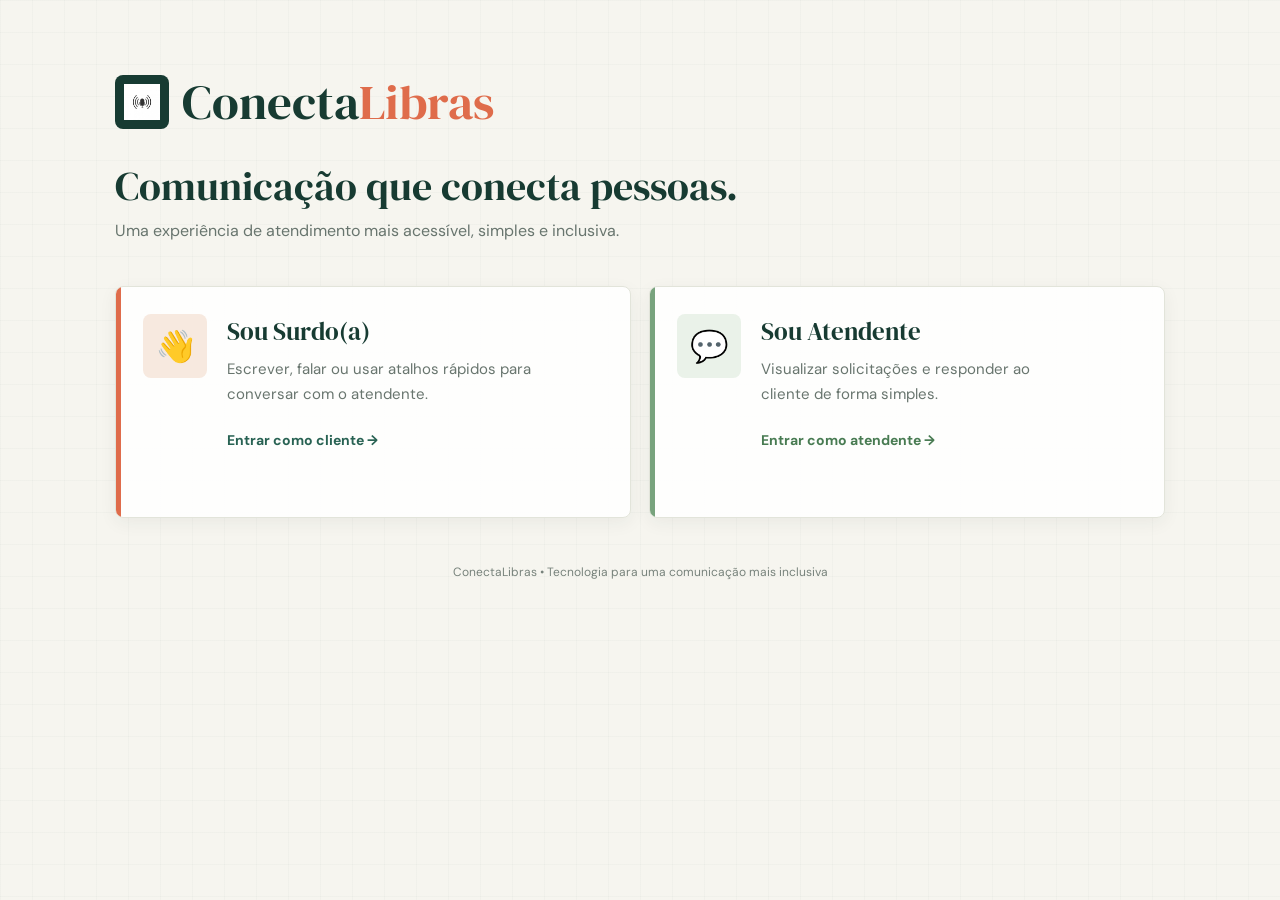
==== index.html @ 598c65f0 "Primeira versão" ====
<!DOCTYPE html>
<html lang="pt-BR">

<head>
    <meta charset="UTF-8">
    <meta name="viewport" content="width=device-width, initial-scale=1.0">
    <title>Conecta-Libras</title>
    <link rel="preconnect" href="https://fonts.googleapis.com">
    <link rel="preconnect" href="https://fonts.gstatic.com" crossorigin>
    <link href="https://fonts.googleapis.com/css2?family=DM+Sans:wght@400;500;600;700;800&family=DM+Serif+Display&display=swap" rel="stylesheet">
    <link rel="stylesheet" href="css/style.css">
    <link rel="icon" type="image/png" href="assets/logo.png">
</head>

<body>

    <main class="pagina-inicial">

        <section class="hero">

            <div class="logo">
                <img src="assets/logo.png" alt="" class="marca-imagem">
                <h1>Conecta<span>Libras</span></h1>
            </div>

            <p class="subtitulo">
                Comunicação que conecta pessoas.
            </p>

            <p class="descricao">
                Uma experiência de atendimento mais acessível, simples e inclusiva.
            </p>

        </section>


        <section class="perfis">

            <a href="cliente.html" class="perfil-card cliente-card">

                <div class="perfil-icone">
                    👋
                </div>

                <div class="perfil-conteudo">

                    <h2>Sou Surdo(a)</h2>

                    <p>
                        Escrever, falar ou usar atalhos rápidos
                        para conversar com o atendente.
                    </p>

                    <span class="botao-perfil">
                        Entrar como cliente →
                    </span>

                </div>

            </a>


            <a href="atendente.html" class="perfil-card atendente-card">

                <div class="perfil-icone">
                    💬
                </div>

                <div class="perfil-conteudo">

                    <h2>Sou Atendente</h2>

                    <p>
                        Visualizar solicitações e responder
                        ao cliente de forma simples.
                    </p>

                    <span class="botao-perfil">
                        Entrar como atendente →
                    </span>

                </div>

            </a>

        </section>


        <footer class="rodape-inicial">
            <p>ConectaLibras • Tecnologia para uma comunicação mais inclusiva</p>
        </footer>

    </main>

</body>

</html>
---- css/style.css ----
/* =========================================================
   CONECTALIBRAS
   DESIGN SYSTEM
   ========================================================= */

:root {
    --azul-900: #071a33;
    --azul-800: #0a2547;
    --azul-700: #0d3766;
    --azul-600: #1264a3;
    --azul-500: #1688d4;
    --azul-400: #35b8f4;
    --azul-100: #e7f6ff;

    --ciano: #39d5ff;
    --roxo: #7257ff;

    --verde: #16a765;
    --verde-claro: #eafaf2;

    --vermelho: #ef4444;

    --fundo: #f5f8fc;
    --fundo-2: #edf3f9;

    --branco: #ffffff;

    --texto: #102033;
    --texto-secundario: #607086;
    --texto-claro: #8a98a9;

    --borda: #dce5ef;

    --sombra-pequena:
        0 4px 15px rgba(7, 26, 51, 0.06);

    --sombra:
        0 12px 35px rgba(7, 26, 51, 0.09);

    --sombra-forte:
        0 20px 50px rgba(7, 26, 51, 0.14);

    --raio: 18px;
}


/* =========================================================
   RESET
   ========================================================= */

* {
    box-sizing: border-box;
}

html {
    scroll-behavior: smooth;
}

body {
    margin: 0;

    min-height: 100vh;

    background:
        radial-gradient(
            circle at 10% 0%,
            rgba(53, 184, 244, 0.08),
            transparent 30%
        ),
        radial-gradient(
            circle at 90% 10%,
            rgba(114, 87, 255, 0.06),
            transparent 30%
        ),
        var(--fundo);

    color: var(--texto);

    font-family:
        Inter,
        Arial,
        Helvetica,
        sans-serif;

    -webkit-font-smoothing: antialiased;
}

button,
textarea,
input {
    font-family: inherit;
}

button {
    cursor: pointer;
}

a {
    text-decoration: none;
}


/* =========================================================
   SCROLLBAR
   ========================================================= */

::-webkit-scrollbar {
    width: 9px;
}

::-webkit-scrollbar-track {
    background: var(--fundo-2);
}

::-webkit-scrollbar-thumb {
    background: #b9c9d9;
    border-radius: 20px;
}

::-webkit-scrollbar-thumb:hover {
    background: var(--azul-500);
}


/* =========================================================
   TELA INICIAL
   ========================================================= */

.pagina-inicial {
    min-height: 100vh;

    display: flex;
    flex-direction: column;
    justify-content: center;

    padding: 60px 25px;

    position: relative;

    overflow: hidden;
}


/* brilho decorativo */

.pagina-inicial::before {
    content: "";

    position: absolute;

    width: 500px;
    height: 500px;

    border-radius: 50%;

    background:
        radial-gradient(
            circle,
            rgba(53, 184, 244, 0.12),
            transparent 70%
        );

    top: -220px;
    left: -180px;

    pointer-events: none;
}

.pagina-inicial::after {
    content: "";

    position: absolute;

    width: 450px;
    height: 450px;

    border-radius: 50%;

    background:
        radial-gradient(
            circle,
            rgba(114, 87, 255, 0.09),
            transparent 70%
        );

    bottom: -250px;
    right: -180px;

    pointer-events: none;
}


/* =========================================================
   HERO
   ========================================================= */

.hero {
    text-align: center;

    margin: 0 auto 48px;

    position: relative;

    z-index: 1;
}

.logo {
    display: flex;

    justify-content: center;
    align-items: center;

    gap: 14px;
}

.logo > span {
    width: 66px;
    height: 66px;

    display: flex;
    align-items: center;
    justify-content: center;

    border-radius: 20px;

    background:
        linear-gradient(
            135deg,
            var(--azul-500),
            var(--azul-700)
        );

    color: white;

    font-size: 34px;

    box-shadow:
        0 12px 30px rgba(18, 100, 163, 0.25);

    animation: logoFlutuar 4s ease-in-out infinite;
}

@keyframes logoFlutuar {

    0%,
    100% {
        transform: translateY(0);
    }

    50% {
        transform: translateY(-5px);
    }
}

.logo h1 {
    margin: 0;

    color: var(--azul-900);

    font-size: clamp(36px, 5vw, 48px);

    font-weight: 800;

    letter-spacing: -1.5px;
}

.logo h1 span {
    color: var(--azul-500);

    font-size: inherit;
}

.subtitulo {
    margin: 20px 0 8px;

    color: var(--texto);

    font-size: 22px;

    font-weight: 700;
}

.descricao {
    margin: 0;

    color: var(--texto-secundario);

    font-size: 16px;
}


/* =========================================================
   CARDS DE PERFIL
   ========================================================= */

.perfis {
    width: 100%;

    max-width: 1050px;

    margin: 0 auto;

    display: grid;

    grid-template-columns:
        repeat(2, minmax(0, 1fr));

    gap: 24px;

    position: relative;

    z-index: 1;
}

.perfil-card {
    position: relative;

    overflow: hidden;

    background:
        linear-gradient(
            145deg,
            rgba(255, 255, 255, 0.98),
            rgba(248, 251, 255, 0.98)
        );

    border: 1px solid rgba(220, 229, 239, 0.9);

    border-radius: 24px;

    padding: 32px;

    display: flex;

    align-items: center;

    gap: 24px;

    color: var(--texto);

    box-shadow: var(--sombra);

    transition:
        transform 0.3s ease,
        box-shadow 0.3s ease,
        border-color 0.3s ease;
}

.perfil-card::before {
    content: "";

    position: absolute;

    width: 180px;
    height: 180px;

    border-radius: 50%;

    top: -100px;
    right: -80px;

    background: rgba(53, 184, 244, 0.07);
}

.perfil-card:hover {
    transform: translateY(-8px);

    box-shadow: var(--sombra-forte);

    border-color: rgba(22, 136, 212, 0.35);
}

.perfil-icone {
    min-width: 88px;
    width: 88px;
    height: 88px;

    display: flex;
    align-items: center;
    justify-content: center;

    border-radius: 24px;

    font-size: 42px;

    position: relative;

    z-index: 1;
}

.cliente-card .perfil-icone {
    background:
        linear-gradient(
            135deg,
            #e4f7ff,
            #d8edff
        );

    box-shadow:
        inset 0 0 0 1px rgba(22, 136, 212, 0.08);
}

.atendente-card .perfil-icone {
    background:
        linear-gradient(
            135deg,
            #e9fbf3,
            #d9f5e8
        );

    box-shadow:
        inset 0 0 0 1px rgba(22, 167, 101, 0.08);
}

.perfil-conteudo {
    position: relative;
    z-index: 1;
}

.perfil-conteudo h2 {
    margin: 0 0 9px;

    font-size: 24px;

    font-weight: 800;

    letter-spacing: -0.3px;
}

.perfil-conteudo p {
    margin: 0 0 20px;

    color: var(--texto-secundario);

    line-height: 1.55;

    font-size: 15px;
}

.botao-perfil {
    display: inline-flex;

    align-items: center;

    padding: 11px 16px;

    border-radius: 10px;

    color: white;

    font-size: 14px;

    font-weight: 700;

    transition:
        transform 0.2s ease,
        filter 0.2s ease;
}

.cliente-card .botao-perfil {
    background:
        linear-gradient(
            135deg,
            var(--azul-500),
            var(--azul-700)
        );

    box-shadow:
        0 7px 18px rgba(18, 100, 163, 0.2);
}

.atendente-card .botao-perfil {
    background:
        linear-gradient(
            135deg,
            #20b873,
            #13834e
        );

    box-shadow:
        0 7px 18px rgba(22, 167, 101, 0.18);
}

.botao-perfil:hover {
    transform: translateX(3px);

    filter: brightness(1.06);
}


/* =========================================================
   RODAPÉ INICIAL
   ========================================================= */

.rodape-inicial {
    position: relative;

    z-index: 1;

    text-align: center;

    margin-top: 45px;

    color: var(--texto-claro);

    font-size: 13px;
}


/* =========================================================
   TOPO DAS PÁGINAS
   ========================================================= */

.topo {
    min-height: 76px;

    padding: 0 32px;

    display: flex;

    align-items: center;

    justify-content: space-between;

    position: sticky;

    top: 0;

    z-index: 100;

    color: white;

    background:
        linear-gradient(
            120deg,
            var(--azul-900),
            var(--azul-800)
        );

    border-bottom: 1px solid rgba(255, 255, 255, 0.08);

    box-shadow:
        0 6px 25px rgba(7, 26, 51, 0.18);
}

.topo-logo {
    display: flex;

    align-items: center;

    gap: 10px;

    font-size: 21px;

    letter-spacing: -0.3px;
}

.topo-logo:first-letter {
    font-size: 23px;
}

.topo-logo span {
    color: var(--azul-400);
}

.voltar {
    display: inline-flex;

    align-items: center;

    gap: 5px;

    padding: 9px 14px;

    color: white;

    font-size: 14px;

    font-weight: 600;

    border: 1px solid rgba(255, 255, 255, 0.18);

    border-radius: 10px;

    background: rgba(255, 255, 255, 0.05);

    transition:
        background 0.2s ease,
        transform 0.2s ease;
}

.voltar:hover {
    background: rgba(255, 255, 255, 0.11);

    transform: translateX(-2px);
}


/* =========================================================
   CONTAINER
   ========================================================= */

.container {
    width: 100%;

    max-width: 1120px;

    margin: 0 auto;

    padding: 48px 20px 80px;
}


/* =========================================================
   TÍTULO DAS PÁGINAS
   ========================================================= */

.titulo-pagina {
    margin-bottom: 32px;
}

.etiqueta {
    display: inline-flex;

    align-items: center;

    padding: 7px 12px;

    border-radius: 30px;

    background:
        linear-gradient(
            135deg,
            #e4f5ff,
            #eaf2ff
        );

    color: var(--azul-600);

    border: 1px solid #cdeaff;

    font-size: 11px;

    font-weight: 800;

    letter-spacing: 0.8px;
}

.titulo-pagina h1 {
    margin: 13px 0 7px;

    color: var(--azul-900);

    font-size: clamp(30px, 4vw, 38px);

    font-weight: 800;

    letter-spacing: -1px;
}

.titulo-pagina p {
    margin: 0;

    color: var(--texto-secundario);

    font-size: 16px;
}


/* =========================================================
   SEÇÕES
   ========================================================= */

.comunicacao,
.resposta-area,
.atalhos,
.dicionario,
.solicitacao-area,
.responder-area,
.status-atendimento {
    position: relative;

    background:
        rgba(255, 255, 255, 0.96);

    border: 1px solid rgba(220, 229, 239, 0.85);

    border-radius: var(--raio);

    padding: 28px;

    margin-bottom: 24px;

    box-shadow: var(--sombra-pequena);
}


/* =========================================================
   TÍTULOS DAS SEÇÕES
   ========================================================= */

.secao-titulo {
    display: flex;

    align-items: center;

    gap: 14px;

    margin-bottom: 23px;
}

.secao-titulo > span {
    width: 50px;
    min-width: 50px;

    height: 50px;

    display: flex;

    align-items: center;
    justify-content: center;

    border-radius: 15px;

    background:
        linear-gradient(
            135deg,
            #e7f7ff,
            #e8f1ff
        );

    color: var(--azul-600);

    font-size: 24px;
}

.secao-titulo h2 {
    margin: 0 0 4px;

    color: var(--azul-900);

    font-size: 21px;

    font-weight: 800;
}

.secao-titulo p {
    margin: 0;

    color: var(--texto-secundario);

    font-size: 14px;
}


/* =========================================================
   ÁREA DO MICROFONE
   ========================================================= */

.microfone-area {
    text-align: center;

    padding: 8px 0 5px;
}

.microfone {
    width: 132px;
    height: 132px;

    border: none;

    border-radius: 50%;

    display: inline-flex;

    align-items: center;
    justify-content: center;

    background:
        linear-gradient(
            145deg,
            var(--azul-400),
            var(--azul-600)
        );

    color: white;

    font-size: 54px;

    box-shadow:
        0 15px 35px rgba(18, 100, 163, 0.25),
        inset 0 1px 0 rgba(255, 255, 255, 0.3);

    transition:
        transform 0.25s ease,
        box-shadow 0.25s ease;
}

.microfone:hover {
    transform: scale(1.05);

    box-shadow:
        0 18px 42px rgba(18, 100, 163, 0.32),
        inset 0 1px 0 rgba(255, 255, 255, 0.3);
}

.microfone:active {
    transform: scale(0.96);
}

.microfone.ouvindo {
    background:
        linear-gradient(
            145deg,
            #ff5a5f,
            #dc2626
        );

    animation: pulsar 1.4s infinite;

    box-shadow:
        0 15px 35px rgba(220, 38, 38, 0.28);
}

@keyframes pulsar {

    0% {
        box-shadow:
            0 0 0 0 rgba(239, 68, 68, 0.42),
            0 15px 35px rgba(220, 38, 38, 0.25);
    }

    70% {
        box-shadow:
            0 0 0 28px rgba(239, 68, 68, 0),
            0 15px 35px rgba(220, 38, 38, 0.25);
    }

    100% {
        box-shadow:
            0 0 0 0 rgba(239, 68, 68, 0),
            0 15px 35px rgba(220, 38, 38, 0.25);
    }
}

.microfone-area h2 {
    margin: 18px 0 5px;

    color: var(--azul-900);

    font-size: 21px;
}

.microfone-area p {
    margin: 0;

    color: var(--texto-secundario);

    font-size: 14px;
}


/* =========================================================
   MENSAGEM DO CLIENTE
   ========================================================= */

.mensagem-cliente {
    margin-top: 28px;

    min-height: 125px;

    padding: 22px 24px;

    background:
        linear-gradient(
            135deg,
            #f8fcff,
            #f1f8ff
        );

    border: 1px solid #d5eaf9;

    border-left: 5px solid var(--azul-500);

    border-radius: 14px;
}

.mensagem-label {
    display: block;

    margin-bottom: 12px;

    color: var(--azul-600);

    font-size: 10px;

    font-weight: 800;

    letter-spacing: 1px;
}

.mensagem-cliente p {
    margin: 0;

    color: var(--azul-900);

    font-size: 28px;

    line-height: 1.4;

    font-weight: 750;

    word-wrap: break-word;
}


/* =========================================================
   BOTÃO ENVIAR
   ========================================================= */

.botao-enviar {
    width: 100%;

    border: none;

    margin-top: 18px;

    padding: 16px 20px;

    border-radius: 11px;

    background:
        linear-gradient(
            135deg,
            var(--azul-500),
            var(--azul-700)
        );

    color: white;

    font-size: 16px;

    font-weight: 750;

    box-shadow:
        0 8px 20px rgba(18, 100, 163, 0.2);

    transition:
        transform 0.2s ease,
        box-shadow 0.2s ease,
        filter 0.2s ease;
}

.botao-enviar:hover {
    transform: translateY(-2px);

    filter: brightness(1.05);

    box-shadow:
        0 11px 25px rgba(18, 100, 163, 0.26);
}

.botao-enviar:active {
    transform: translateY(0);
}


/* =========================================================
   RESPOSTA DO ATENDENTE
   ========================================================= */

.resposta-box {
    min-height: 115px;

    display: flex;

    align-items: center;

    padding: 22px 24px;

    background:
        linear-gradient(
            135deg,
            #f1fbff,
            #edf6ff
        );

    border: 1px solid #cfe7f8;

    border-left: 6px solid var(--azul-500);

    border-radius: 13px;
}

.resposta-box p {
    margin: 0;

    color: var(--azul-900);

    font-size: 27px;

    line-height: 1.4;

    font-weight: 750;
}

.resposta-vazia {
    color: var(--texto-claro);

    font-size: 15px;
}


/* =========================================================
   ATALHOS
   ========================================================= */

.atalhos-grid {
    display: grid;

    grid-template-columns:
        repeat(2, minmax(0, 1fr));

    gap: 14px;
}

.atalho {
    position: relative;

    overflow: hidden;

    border: 1px solid var(--borda);

    background: white;

    border-radius: 14px;

    padding: 18px;

    display: flex;

    align-items: center;

    gap: 15px;

    text-align: left;

    color: var(--texto);

    font-size: 15px;

    font-weight: 700;

    transition:
        transform 0.25s ease,
        border-color 0.25s ease,
        box-shadow 0.25s ease,
        background 0.25s ease;
}

.atalho::after {
    content: "→";

    position: absolute;

    right: 16px;

    color: #9aacbd;

    font-size: 18px;

    transition: 0.2s;
}

.atalho:hover {
    transform: translateY(-3px);

    border-color: #a9d9f4;

    background:
        linear-gradient(
            135deg,
            #ffffff,
            #f5fbff
        );

    box-shadow:
        0 9px 22px rgba(7, 26, 51, 0.08);
}

.atalho:hover::after {
    color: var(--azul-500);

    transform: translateX(3px);
}

.atalho-icone {
    width: 48px;
    min-width: 48px;

    height: 48px;

    display: flex;

    align-items: center;
    justify-content: center;

    border-radius: 13px;

    background:
        linear-gradient(
            135deg,
            #edf8ff,
            #e4f3ff
        );

    font-size: 25px;
}


/* =========================================================
   DICIONÁRIO
   ========================================================= */

.libras-grid {
    display: grid;

    grid-template-columns:
        repeat(4, minmax(0, 1fr));

    gap: 15px;
}

.libras-card {
    overflow: hidden;

    border: 1px solid var(--borda);

    border-radius: 15px;

    padding: 12px;

    background: white;

    transition:
        transform 0.25s ease,
        box-shadow 0.25s ease,
        border-color 0.25s ease;
}

.libras-card:hover {
    transform: translateY(-4px);

    border-color: #b7dff3;

    box-shadow:
        0 10px 25px rgba(7, 26, 51, 0.08);
}

.video-placeholder {
    height: 125px;

    border-radius: 11px;

    display: flex;

    align-items: center;
    justify-content: center;

    background:
        linear-gradient(
            135deg,
            #e9f8ff,
            #edf0ff
        );

    font-size: 42px;

    position: relative;

    overflow: hidden;
}

.video-placeholder::after {
    content: "▶";

    position: absolute;

    width: 38px;
    height: 38px;

    border-radius: 50%;

    display: flex;

    align-items: center;
    justify-content: center;

    background: rgba(7, 26, 51, 0.72);

    color: white;

    font-size: 14px;
}

.libras-card h3 {
    margin: 15px 5px 5px;

    color: var(--azul-900);

    font-size: 17px;
}

.libras-card p {
    margin: 0 5px 15px;

    min-height: 35px;

    color: var(--texto-secundario);

    font-size: 13px;

    line-height: 1.4;
}

.video-button {
    display: block;

    padding: 10px;

    border-radius: 9px;

    text-align: center;

    background:
        linear-gradient(
            135deg,
            var(--azul-600),
            var(--azul-700)
        );

    color: white;

    font-size: 13px;

    font-weight: 700;

    transition:
        transform 0.2s,
        filter 0.2s;
}

.video-button:hover {
    filter: brightness(1.08);

    transform: translateY(-1px);
}


/* =========================================================
   ATENDENTE
   ========================================================= */

.status-atendimento {
    display: flex;

    align-items: center;

    gap: 15px;

    padding: 20px 24px;

    background:
        linear-gradient(
            135deg,
            #f0fcf6,
            #eaf9f2
        );

    border: 1px solid #ccebd9;
}

.status-indicador {
    width: 13px;
    min-width: 13px;

    height: 13px;

    border-radius: 50%;

    background: #1bb66a;

    box-shadow:
        0 0 0 5px rgba(27, 182, 106, 0.12);

    animation:
        indicador 2s infinite;
}

@keyframes indicador {

    0%,
    100% {
        opacity: 1;
    }

    50% {
        opacity: 0.5;
    }
}

.status-atendimento strong {
    color: #11653e;

    font-size: 16px;
}

.status-atendimento p {
    margin: 4px 0 0;

    color: #5d806f;

    font-size: 13px;
}


/* =========================================================
   SOLICITAÇÃO
   ========================================================= */

.solicitacao-box {
    min-height: 140px;

    padding: 25px;

    display: flex;

    align-items: center;

    background:
        linear-gradient(
            135deg,
            #fbfcfe,
            #f5f8fb
        );

    border: 1px solid var(--borda);

    border-left: 6px solid var(--azul-500);

    border-radius: 13px;
}

.solicitacao-box p {
    margin: 0;

    color: var(--azul-900);

    font-size: 30px;

    font-weight: 750;

    line-height: 1.4;

    word-break: break-word;
}

.solicitacao-box span {
    color: var(--texto-claro);

    font-size: 15px;
}


/* =========================================================
   TEXTAREA
   ========================================================= */

textarea {
    width: 100%;

    min-height: 140px;

    resize: vertical;

    padding: 17px;

    border: 1px solid var(--borda);

    border-radius: 13px;

    background: #fbfdff;

    color: var(--texto);

    font-size: 17px;

    line-height: 1.5;

    outline: none;

    transition:
        border-color 0.2s,
        box-shadow 0.2s,
        background 0.2s;
}

textarea::placeholder {
    color: #9aa8b7;
}

textarea:focus {
    background: white;

    border-color: var(--azul-500);

    box-shadow:
        0 0 0 4px rgba(22, 136, 212, 0.1);
}


/* =========================================================
   RESPOSTA DO ATENDENTE
   ========================================================= */

.resposta-atendente {
    margin-top: 20px;

    min-height: 75px;

    display: flex;

    align-items: center;

    padding: 18px 20px;

    background:
        linear-gradient(
            135deg,
            #effbf5,
            #e9f8f0
        );

    border: 1px solid #ccebd9;

    border-left: 6px solid var(--verde);

    border-radius: 11px;

    color: #155c3c;

    font-size: 18px;

    font-weight: 700;

    line-height: 1.45;
}


/* =========================================================
   ACESSIBILIDADE DE FOCO
   ========================================================= */

button:focus-visible,
a:focus-visible,
textarea:focus-visible {
    outline: 3px solid rgba(53, 184, 244, 0.45);

    outline-offset: 3px;
}


/* =========================================================
   TABLET
   ========================================================= */

@media (max-width: 900px) {

    .perfis {
        grid-template-columns: 1fr;
    }

    .libras-grid {
        grid-template-columns:
            repeat(2, minmax(0, 1fr));
    }

}


/* =========================================================
   CELULAR
   ========================================================= */

@media (max-width: 600px) {

    body {
        overflow-x: hidden;
    }


    /* ---------- INÍCIO ---------- */

    .pagina-inicial {
        padding: 35px 15px;
    }

    .hero {
        margin-bottom: 32px;
    }

    .logo {
        gap: 10px;
    }

    .logo > span {
        width: 54px;
        height: 54px;

        border-radius: 17px;

        font-size: 28px;
    }

    .logo h1 {
        font-size: 32px;
    }

    .subtitulo {
        font-size: 18px;

        margin-top: 15px;
    }

    .descricao {
        font-size: 14px;
    }


    /* ---------- PERFIS ---------- */

    .perfis {
        gap: 16px;
    }

    .perfil-card {
        padding: 23px;

        flex-direction: column;

        text-align: center;

        border-radius: 20px;
    }

    .perfil-icone {
        width: 72px;
        min-width: 72px;

        height: 72px;

        border-radius: 20px;

        font-size: 34px;
    }

    .perfil-conteudo h2 {
        font-size: 21px;
    }

    .perfil-conteudo p {
        font-size: 14px;
    }


    /* ---------- TOPO ---------- */

    .topo {
        min-height: 66px;

        padding: 0 15px;
    }

    .topo-logo {
        font-size: 17px;
    }

    .voltar {
        padding: 8px 10px;

        font-size: 13px;
    }


    /* ---------- CONTAINER ---------- */

    .container {
        padding: 30px 14px 55px;
    }

    .titulo-pagina {
        margin-bottom: 25px;
    }

    .titulo-pagina h1 {
        font-size: 28px;

        letter-spacing: -0.7px;
    }

    .titulo-pagina p {
        font-size: 14px;
    }


    /* ---------- SEÇÕES ---------- */

    .comunicacao,
    .resposta-area,
    .atalhos,
    .dicionario,
    .solicitacao-area,
    .responder-area,
    .status-atendimento {
        padding: 19px;

        border-radius: 16px;
    }

    .secao-titulo {
        gap: 11px;
    }

    .secao-titulo > span {
        width: 44px;
        min-width: 44px;

        height: 44px;

        border-radius: 12px;

        font-size: 21px;
    }

    .secao-titulo h2 {
        font-size: 18px;
    }

    .secao-titulo p {
        font-size: 12px;
    }


    /* ---------- MICROFONE ---------- */

    .microfone {
        width: 108px;
        height: 108px;

        font-size: 44px;
    }

    .microfone-area h2 {
        font-size: 19px;
    }


    /* ---------- MENSAGEM ---------- */

    .mensagem-cliente {
        padding: 18px;

        min-height: 115px;
    }

    .mensagem-cliente p {
        font-size: 21px;
    }

    .resposta-box p {
        font-size: 21px;
    }


    /* ---------- ATALHOS ---------- */

    .atalhos-grid {
        grid-template-columns: 1fr;
    }

    .atalho {
        padding: 16px;

        font-size: 14px;
    }

    .atalho-icone {
        width: 44px;
        min-width: 44px;

        height: 44px;

        font-size: 22px;
    }


    /* ---------- LIBRAS ---------- */

    .libras-grid {
        grid-template-columns: 1fr;
    }

    .video-placeholder {
        height: 150px;
    }


    /* ---------- ATENDENTE ---------- */

    .solicitacao-box {
        min-height: 120px;

        padding: 20px;
    }

    .solicitacao-box p {
        font-size: 22px;
    }

    textarea {
        min-height: 130px;

        font-size: 16px;
    }

    .resposta-atendente {
        font-size: 16px;
    }

}


/* =========================================================
   CELULARES MUITO PEQUENOS
   ========================================================= */

@media (max-width: 380px) {

    .logo h1 {
        font-size: 28px;
    }

    .logo > span {
        width: 48px;
        height: 48px;

        font-size: 24px;
    }

    .titulo-pagina h1 {
        font-size: 25px;
    }

    .microfone {
        width: 96px;
        height: 96px;

        font-size: 39px;
    }

}


/* =========================================================
   IDENTIDADE VISUAL CONECTALIBRAS
   ========================================================= */

:root {
    --azul-900: #173b32;
    --azul-800: #204b40;
    --azul-700: #286253;
    --azul-600: #347864;
    --azul-500: #df6c4b;
    --azul-400: #f09a73;
    --azul-100: #f7e9df;
    --ciano: #f09a73;
    --roxo: #df6c4b;
    --verde: #347864;
    --verde-claro: #eaf2e9;
    --fundo: #f6f5ef;
    --fundo-2: #eeeee6;
    --texto: #21322d;
    --texto-secundario: #68756e;
    --texto-claro: #87918a;
    --borda: #e2e4da;
    --sombra-pequena: 0 5px 18px rgba(34, 55, 46, 0.06);
    --sombra: 0 14px 36px rgba(34, 55, 46, 0.09);
    --sombra-forte: 0 20px 48px rgba(34, 55, 46, 0.13);
    --raio: 8px;
}

body {
    background-color: var(--fundo);
    background-image:
        linear-gradient(rgba(32, 75, 64, 0.025) 1px, transparent 1px),
        linear-gradient(90deg, rgba(32, 75, 64, 0.025) 1px, transparent 1px);
    background-size: 32px 32px;
    color: var(--texto);
    font-family: "DM Sans", "Trebuchet MS", sans-serif;
}

.pagina-inicial::before,
.pagina-inicial::after {
    content: none;
}

.pagina-inicial {
    justify-content: flex-start;
    padding: 68px 28px 36px;
}

.hero {
    width: 100%;
    max-width: 1050px;
    margin: 0 auto 42px;
    text-align: left;
    animation: surgir 650ms ease both;
}

.logo {
    justify-content: flex-start;
    gap: 13px;
}

.logo > span {
    width: 54px;
    height: 54px;
    border-radius: 8px;
    background: var(--azul-900);
    box-shadow: none;
    font-size: 27px;
    animation: none;
}

.logo h1 {
    color: var(--azul-900);
    font-family: "DM Serif Display", Georgia, serif;
    font-size: clamp(36px, 5vw, 49px);
    font-weight: 400;
    letter-spacing: 0;
}

.logo h1 span {
    color: var(--azul-500);
}

.subtitulo {
    margin: 28px 0 8px;
    color: var(--azul-900);
    font-family: "DM Serif Display", Georgia, serif;
    font-size: clamp(28px, 4vw, 40px);
    font-weight: 400;
    line-height: 1.15;
}

.descricao {
    max-width: 540px;
    color: var(--texto-secundario);
    font-size: 16px;
    line-height: 1.7;
}

.perfis {
    gap: 18px;
}

.perfil-card {
    min-height: 232px;
    padding: 27px;
    align-items: flex-start;
    gap: 20px;
    border: 1px solid var(--borda);
    border-radius: 8px;
    background: rgba(255, 255, 255, 0.9);
    box-shadow: var(--sombra-pequena);
    animation: surgir 650ms ease both;
}

.perfil-card:nth-child(2) {
    animation-delay: 100ms;
}

.perfil-card::before {
    width: 5px;
    height: auto;
    inset: 0 auto 0 0;
    border-radius: 0;
    background: var(--azul-500);
}

.atendente-card::before {
    background: #78a37d;
}

.perfil-card:hover {
    transform: translateY(-4px);
    border-color: #cbd6c9;
    box-shadow: var(--sombra);
}

.perfil-icone {
    width: 64px;
    min-width: 64px;
    height: 64px;
    border-radius: 8px;
    font-size: 31px;
}

.cliente-card .perfil-icone {
    background: #f7e9df;
    box-shadow: none;
}

.atendente-card .perfil-icone {
    background: #eaf2e9;
    box-shadow: none;
}

.perfil-conteudo h2 {
    color: var(--azul-900);
    font-family: "DM Serif Display", Georgia, serif;
    font-size: 25px;
    font-weight: 400;
    letter-spacing: 0;
}

.perfil-conteudo p {
    max-width: 310px;
    margin-bottom: 22px;
    color: var(--texto-secundario);
    line-height: 1.65;
}

.botao-perfil {
    padding: 0;
    color: var(--azul-700);
    font-size: 14px;
    font-weight: 700;
}

.cliente-card .botao-perfil,
.atendente-card .botao-perfil {
    background: none;
    box-shadow: none;
}

.atendente-card .botao-perfil {
    color: #487b52;
}

.rodape-inicial {
    margin-top: 34px;
    color: #77827b;
    font-size: 12px;
}

.topo {
    min-height: 68px;
    padding: 0 max(24px, calc((100vw - 1120px) / 2));
    background: var(--azul-900);
    border: 0;
    box-shadow: 0 4px 18px rgba(23, 59, 50, 0.12);
}

.topo-logo {
    font-size: 19px;
    font-weight: 700;
}

.topo-logo span {
    color: #f09a73;
}

.voltar {
    padding: 8px 12px;
    border-radius: 6px;
}

.container {
    max-width: 1000px;
    padding-top: 48px;
}

.titulo-pagina {
    margin-bottom: 30px;
}

.etiqueta {
    padding: 6px 10px;
    border: 1px solid #d9e4d5;
    border-radius: 4px;
    background: #eaf2e9;
    color: #426d4a;
    font-size: 10px;
    letter-spacing: 1px;
}

.titulo-pagina h1 {
    margin-top: 15px;
    color: var(--azul-900);
    font-family: "DM Serif Display", Georgia, serif;
    font-size: clamp(34px, 4vw, 43px);
    font-weight: 400;
    letter-spacing: 0;
}

.titulo-pagina p {
    color: var(--texto-secundario);
    line-height: 1.65;
}

.comunicacao,
.resposta-area,
.atalhos,
.dicionario,
.solicitacao-area,
.responder-area,
.status-atendimento {
    border: 1px solid var(--borda);
    border-radius: 8px;
    background: rgba(255, 255, 255, 0.94);
    box-shadow: var(--sombra-pequena);
}

.secao-titulo > span {
    width: 44px;
    min-width: 44px;
    height: 44px;
    border-radius: 7px;
    background: #f7e9df;
    color: #b9583f;
}

.secao-titulo h2 {
    color: var(--azul-900);
    font-family: "DM Serif Display", Georgia, serif;
    font-size: 22px;
    font-weight: 400;
}

.secao-titulo p {
    color: var(--texto-secundario);
    line-height: 1.5;
}

.microfone {
    width: 116px;
    height: 116px;
    background: var(--azul-500);
    box-shadow: 0 12px 26px rgba(223, 108, 75, 0.24);
}

.microfone:hover {
    box-shadow: 0 16px 32px rgba(223, 108, 75, 0.3);
}

.microfone-area h2 {
    color: var(--azul-900);
    font-family: "DM Serif Display", Georgia, serif;
    font-size: 24px;
    font-weight: 400;
}

.mensagem-cliente,
.resposta-box,
.solicitacao-box {
    border: 1px solid #e6e8df;
    border-left: 4px solid var(--azul-500);
    border-radius: 6px;
    background: #f8f8f3;
}

.mensagem-label {
    color: #a94f38;
}

.mensagem-cliente p,
.resposta-box p,
.solicitacao-box p {
    color: var(--azul-900);
    font-family: "DM Serif Display", Georgia, serif;
    font-weight: 400;
}

.botao-enviar {
    border-radius: 6px;
    background: var(--azul-900);
    box-shadow: none;
    transition: background 180ms ease, transform 180ms ease;
}

.botao-enviar:hover {
    background: var(--azul-700);
    box-shadow: none;
}

.atalho {
    border-radius: 7px;
    border-color: var(--borda);
    transition: border-color 180ms ease, background 180ms ease, transform 180ms ease;
}

.atalho:hover {
    border-color: #cbd6c9;
    background: #fbfcf8;
    box-shadow: var(--sombra-pequena);
}

.atalho-icone {
    border-radius: 7px;
    background: #f7e9df;
}

.libras-card {
    border-radius: 7px;
    border-color: var(--borda);
}

.video-placeholder {
    border-radius: 5px;
    background: #eaf2e9;
}

.video-button {
    border-radius: 5px;
    background: var(--azul-700);
}

.status-atendimento {
    border-color: #d5e3d4;
    background: #edf4eb;
    box-shadow: none;
}

.status-atendimento strong {
    color: #365f3c;
}

.status-atendimento p {
    color: #687d68;
}

.resposta-atendente {
    border: 1px solid #d5e3d4;
    border-left: 4px solid #78a37d;
    border-radius: 6px;
    background: #edf4eb;
    color: #365f3c;
}

textarea {
    border-radius: 6px;
    background: #fbfbf8;
}

textarea:focus {
    border-color: var(--azul-600);
    box-shadow: 0 0 0 3px rgba(52, 120, 100, 0.13);
}

button:focus-visible,
a:focus-visible,
textarea:focus-visible {
    outline-color: rgba(223, 108, 75, 0.6);
}

@keyframes surgir {
    from {
        opacity: 0;
        transform: translateY(12px);
    }

    to {
        opacity: 1;
        transform: translateY(0);
    }
}

@media (max-width: 600px) {
    .pagina-inicial {
        padding: 38px 17px 26px;
    }

    .hero {
        margin-bottom: 27px;
    }

    .subtitulo {
        margin-top: 23px;
        font-size: 31px;
    }

    .descricao {
        font-size: 14px;
    }

    .perfil-card {
        min-height: 0;
        padding: 22px;
        flex-direction: row;
        text-align: left;
    }

    .perfil-icone {
        width: 54px;
        min-width: 54px;
        height: 54px;
        font-size: 26px;
    }

    .perfil-conteudo h2 {
        font-size: 22px;
    }

    .perfil-conteudo p {
        margin-bottom: 15px;
        font-size: 13px;
    }

    .rodape-inicial {
        margin-top: 28px;
        line-height: 1.6;
    }

    .topo {
        padding: 0 15px;
    }

    .container {
        padding-top: 34px;
    }

    .titulo-pagina h1 {
        font-size: 33px;
    }

    .secao-titulo h2 {
        font-size: 20px;
    }
}

@media (max-width: 380px) {
    .perfil-card {
        padding: 18px;
        gap: 14px;
    }

    .perfil-icone {
        width: 46px;
        min-width: 46px;
        height: 46px;
        font-size: 23px;
    }
}

@media (prefers-reduced-motion: reduce) {
    *,
    *::before,
    *::after {
        scroll-behavior: auto !important;
        animation-duration: 0.01ms !important;
        animation-iteration-count: 1 !important;
        transition-duration: 0.01ms !important;
    }
}

.marca-imagem {
    width: 54px;
    height: 54px;
    object-fit: contain;
    padding: 9px;
    border-radius: 8px;
    background: var(--azul-900);
}

.topo-simbolo {
    width: 34px;
    height: 34px;
    object-fit: contain;
    padding: 5px;
    border-radius: 6px;
    background: rgba(255, 255, 255, 0.12);
}

.campo-mensagem-label {
    display: block;
    margin: 24px 0 8px;
    color: var(--azul-900);
    font-size: 14px;
    font-weight: 700;
}

.campo-mensagem {
    min-height: 105px;
    resize: vertical;
}

.microfone-area {
    margin-top: 22px;
    padding: 22px 0 0;
    border-top: 1px solid var(--borda);
}

.microfone {
    width: 84px;
    height: 84px;
    font-size: 36px;
}

.video-placeholder {
    position: relative;
    background: linear-gradient(135deg, #eaf2e9 0%, #f7e9df 100%);
}

.video-placeholder::before {
    content: "SINAL EM LIBRAS";
    position: absolute;
    left: 12px;
    bottom: 11px;
    color: var(--azul-800);
    font-size: 10px;
    font-weight: 800;
    letter-spacing: 1px;
}

.video-overlay-label {
    font-size: 0;
}

@media (max-width: 600px) {
    .marca-imagem {
        width: 48px;
        height: 48px;
        padding: 8px;
    }

    .topo-simbolo {
        width: 30px;
        height: 30px;
    }
}
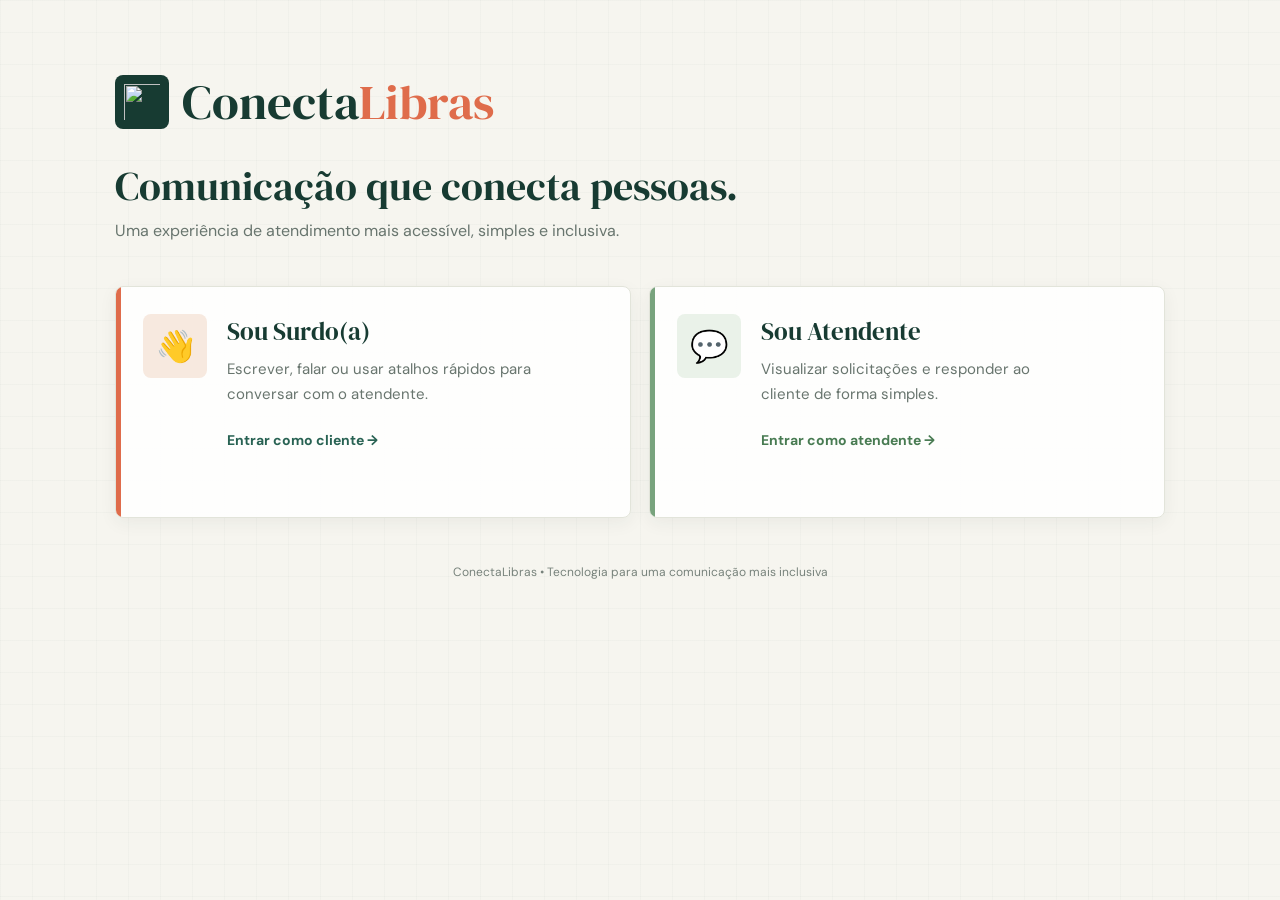
==== commit 6ea6a3bd: "Atualização logo" ====
--- a/index.html
+++ b/index.html
@@ -9,7 +9,7 @@
     <link rel="preconnect" href="https://fonts.gstatic.com" crossorigin>
     <link href="https://fonts.googleapis.com/css2?family=DM+Sans:wght@400;500;600;700;800&family=DM+Serif+Display&display=swap" rel="stylesheet">
     <link rel="stylesheet" href="css/style.css">
-    <link rel="icon" type="image/png" href="assets/logo.png">
+    <link rel="icon" type="image/png" href="assets/LOGO.png">
 </head>
 
 <body>
@@ -19,7 +19,7 @@
         <section class="hero">
 
             <div class="logo">
-                <img src="assets/logo.png" alt="" class="marca-imagem">
+                <img src="assets/LOGO.png" alt="" class="marca-imagem">
                 <h1>Conecta<span>Libras</span></h1>
             </div>
 
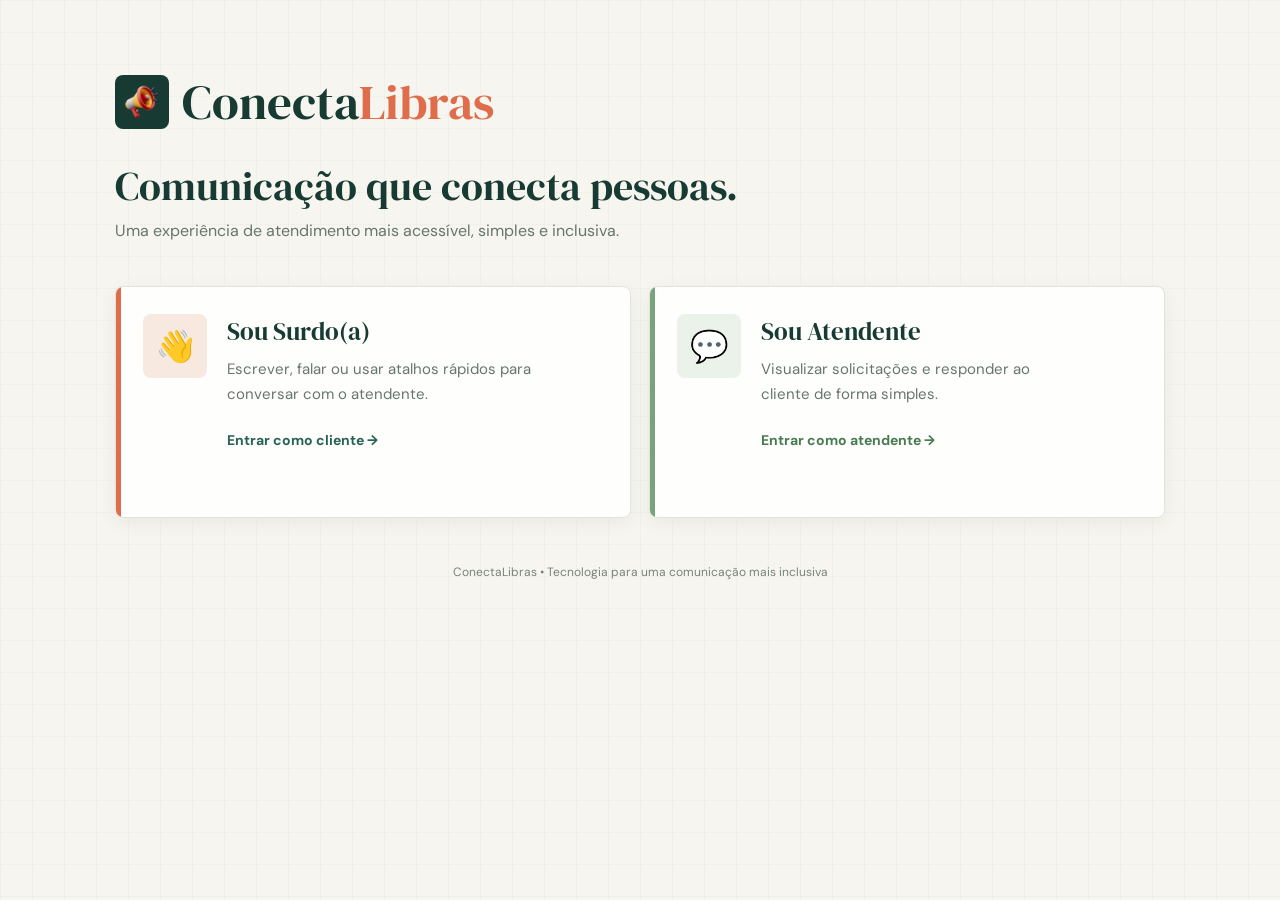
==== commit 5e3a7cf1: "Atualização logo em cliente e atendentes" ====
--- a/index.html
+++ b/index.html
@@ -9,7 +9,7 @@
     <link rel="preconnect" href="https://fonts.gstatic.com" crossorigin>
     <link href="https://fonts.googleapis.com/css2?family=DM+Sans:wght@400;500;600;700;800&family=DM+Serif+Display&display=swap" rel="stylesheet">
     <link rel="stylesheet" href="css/style.css">
-    <link rel="icon" type="image/png" href="assets/LOGO.png">
+    <link rel="icon" type="image/png" href="assets/logo.png">
 </head>
 
 <body>
@@ -19,7 +19,7 @@
         <section class="hero">
 
             <div class="logo">
-                <img src="assets/LOGO.png" alt="" class="marca-imagem">
+                <img src="assets/logo.png" alt="" class="marca-imagem">
                 <h1>Conecta<span>Libras</span></h1>
             </div>
 
